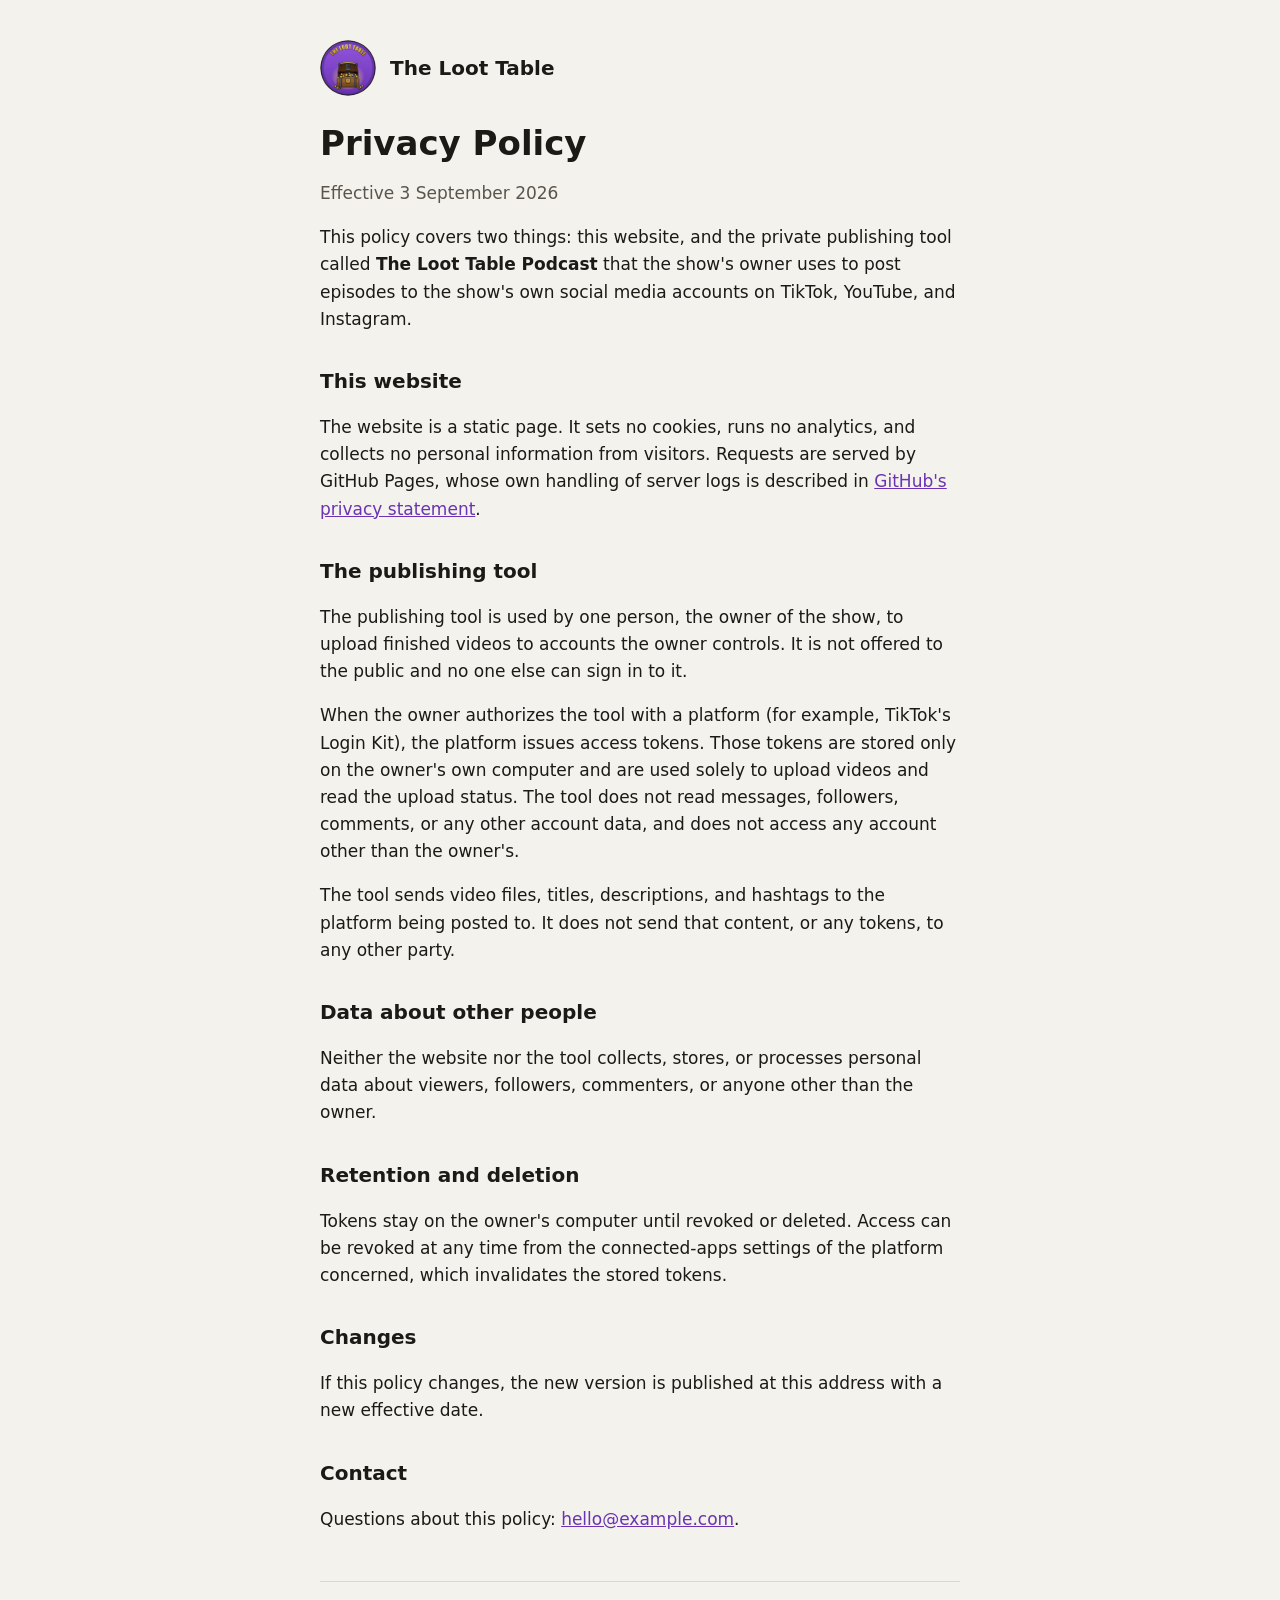
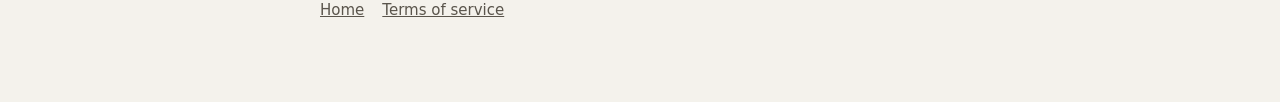
==== privacy.html @ 4653801c "The Loot Table site: landing, privacy, terms, OAuth callback Co-Authored-By: Claude Fable 5.1 <norep" ====
<!doctype html>
<html lang="en">
<head>
<meta charset="utf-8">
<meta name="viewport" content="width=device-width, initial-scale=1">
<title>Privacy Policy · The Loot Table</title>
<link rel="icon" href="avatar.png">
<link rel="stylesheet" href="style.css">
</head>
<body>
<main>
  <header><img src="avatar.png" alt=""><a href="index.html">The Loot Table</a></header>
  <h1>Privacy Policy</h1>
  <p class="muted">Effective 3 September 2026</p>

  <p>This policy covers two things: this website, and the private publishing tool called <strong>The Loot Table Podcast</strong> that the show's owner uses to post episodes to the show's own social media accounts on TikTok, YouTube, and Instagram.</p>

  <h2>This website</h2>
  <p>The website is a static page. It sets no cookies, runs no analytics, and collects no personal information from visitors. Requests are served by GitHub Pages, whose own handling of server logs is described in <a href="https://docs.github.com/en/site-policy/privacy-policies/github-general-privacy-statement">GitHub's privacy statement</a>.</p>

  <h2>The publishing tool</h2>
  <p>The publishing tool is used by one person, the owner of the show, to upload finished videos to accounts the owner controls. It is not offered to the public and no one else can sign in to it.</p>
  <p>When the owner authorizes the tool with a platform (for example, TikTok's Login Kit), the platform issues access tokens. Those tokens are stored only on the owner's own computer and are used solely to upload videos and read the upload status. The tool does not read messages, followers, comments, or any other account data, and does not access any account other than the owner's.</p>
  <p>The tool sends video files, titles, descriptions, and hashtags to the platform being posted to. It does not send that content, or any tokens, to any other party.</p>

  <h2>Data about other people</h2>
  <p>Neither the website nor the tool collects, stores, or processes personal data about viewers, followers, commenters, or anyone other than the owner.</p>

  <h2>Retention and deletion</h2>
  <p>Tokens stay on the owner's computer until revoked or deleted. Access can be revoked at any time from the connected-apps settings of the platform concerned, which invalidates the stored tokens.</p>

  <h2>Changes</h2>
  <p>If this policy changes, the new version is published at this address with a new effective date.</p>

  <h2>Contact</h2>
  <p>Questions about this policy: <a href="mailto:hello@example.com">hello@example.com</a>.</p>

  <footer>
    <a href="index.html">Home</a>
    <a href="terms.html">Terms of service</a>
  </footer>
</main>
</body>
</html>
---- style.css ----
:root { --paper: #f4f2ec; --ink: #1c1a17; --ink-2: #5a554c; --line: #ddd8cc; --gold: #b8861b; --purple: #6a33b3; }
@media (prefers-color-scheme: dark) { :root { --paper: #1a1613; --ink: #ede8dc; --ink-2: #b3ab9c; --line: #3a332b; --gold: #e6b93c; --purple: #b48cf0; } }
* { box-sizing: border-box; }
body { margin: 0; background: var(--paper); color: var(--ink); font: 17px/1.6 "Segoe UI", system-ui, -apple-system, sans-serif; }
main { max-width: 680px; margin: 0 auto; padding: 40px 20px 80px; }
header { display: flex; align-items: center; gap: 14px; margin-bottom: 28px; }
header img { width: 56px; height: 56px; border-radius: 50%; }
header a { color: var(--ink); text-decoration: none; font-weight: 700; font-size: 20px; }
h1 { font-size: 34px; line-height: 1.15; margin: 0 0 6px; }
h2 { font-size: 20px; margin: 32px 0 8px; }
p, li { color: var(--ink); }
.muted { color: var(--ink-2); }
a { color: var(--purple); }
.hero { text-align: center; padding: 20px 0 10px; }
.hero img { width: min(100%, 520px); height: auto; }
.links { display: flex; flex-wrap: wrap; gap: 12px; justify-content: center; margin: 24px 0; }
.links a { display: inline-block; padding: 10px 18px; border: 2px solid var(--gold); border-radius: 999px; color: var(--ink); text-decoration: none; font-weight: 600; }
footer { margin-top: 48px; padding-top: 16px; border-top: 1px solid var(--line); color: var(--ink-2); font-size: 15px; display: flex; gap: 18px; flex-wrap: wrap; }
footer a { color: var(--ink-2); }
code { background: rgba(127,127,127,.15); padding: 2px 6px; border-radius: 4px; font-size: 15px; word-break: break-all; }
.box { border: 1px solid var(--line); border-radius: 10px; padding: 16px; margin: 16px 0; }
button { font: inherit; padding: 10px 18px; border-radius: 8px; border: 2px solid var(--gold); background: transparent; color: var(--ink); cursor: pointer; font-weight: 600; }
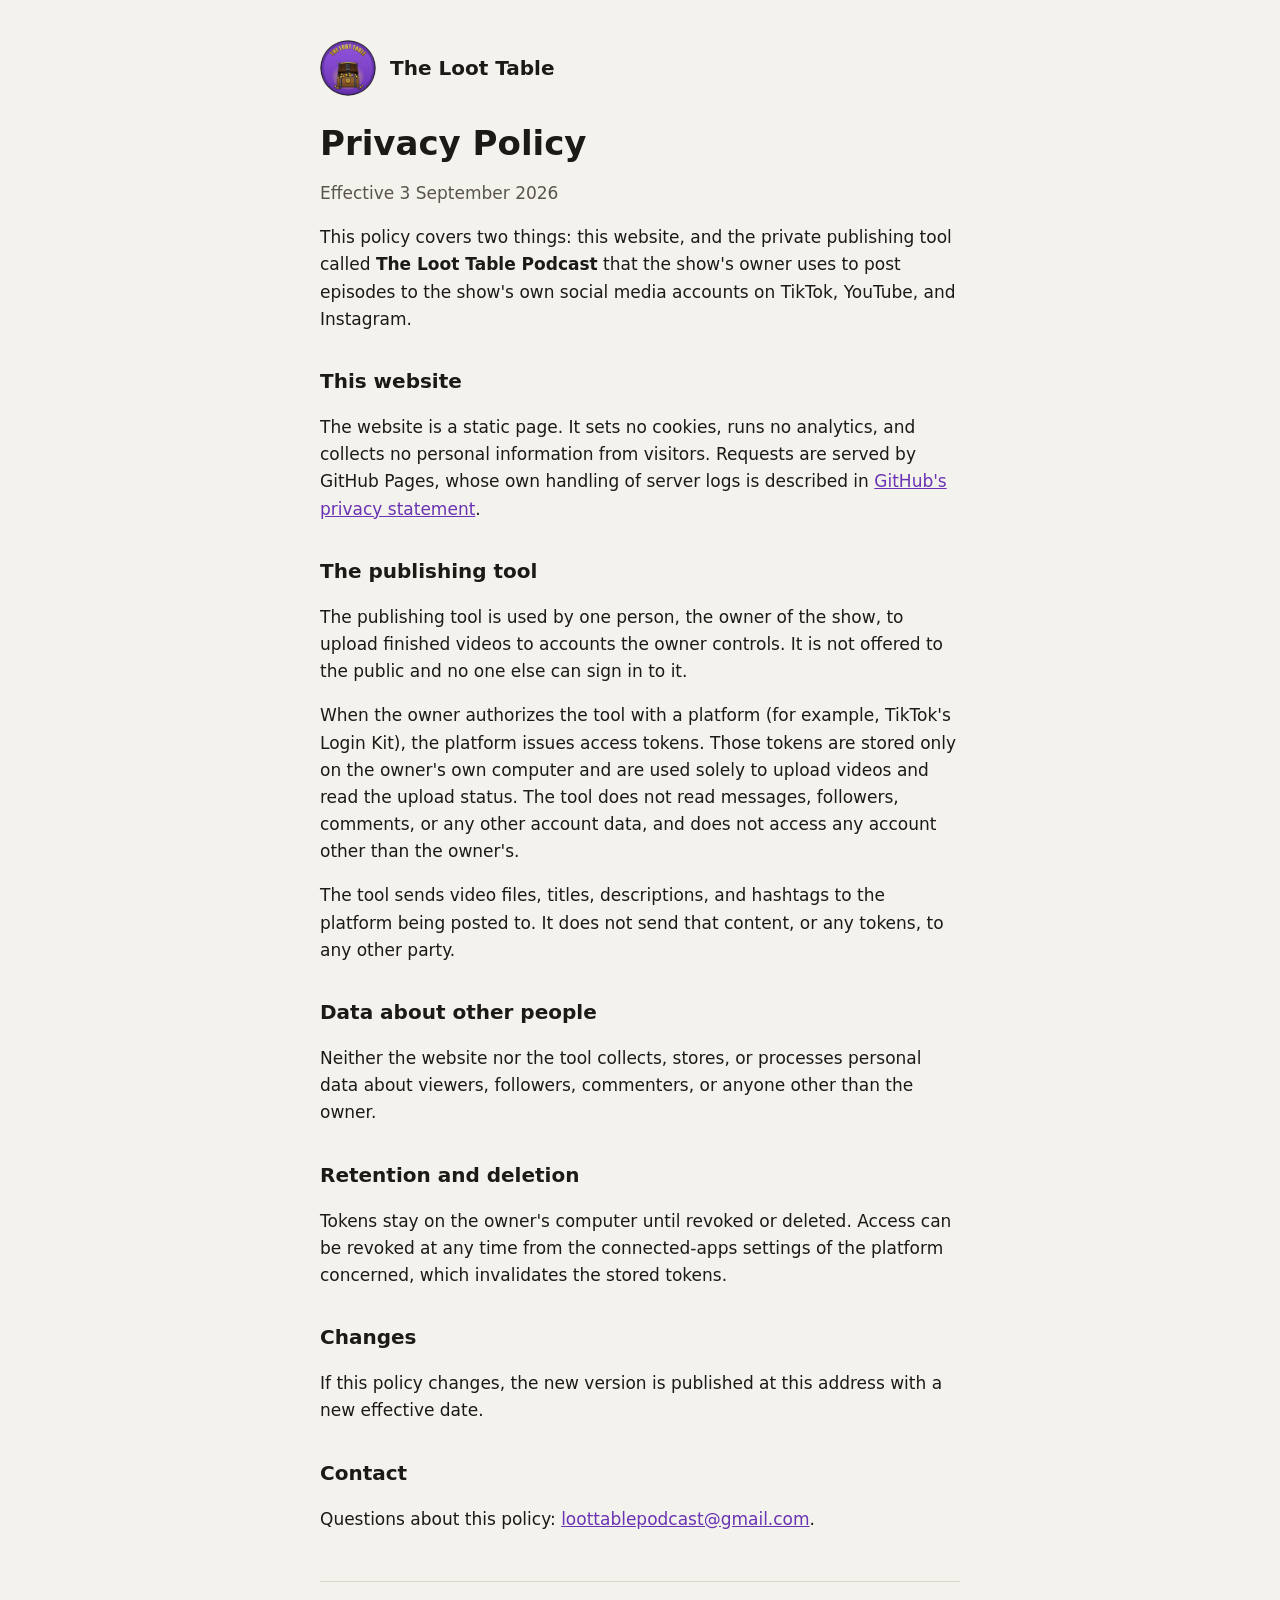
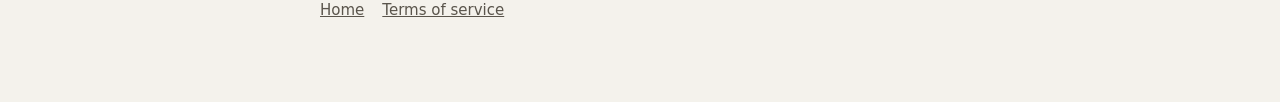
==== commit 637a2d24: "Use the show's contact email in the policy pages Co-Authored-By: Claude Fable 5.1 <noreply@anthropic" ====
--- a/privacy.html
+++ b/privacy.html
@@ -33,7 +33,7 @@
   <p>If this policy changes, the new version is published at this address with a new effective date.</p>
 
   <h2>Contact</h2>
-  <p>Questions about this policy: <a href="mailto:hello@example.com">hello@example.com</a>.</p>
+  <p>Questions about this policy: <a href="mailto:loottablepodcast@gmail.com">loottablepodcast@gmail.com</a>.</p>
 
   <footer>
     <a href="index.html">Home</a>
